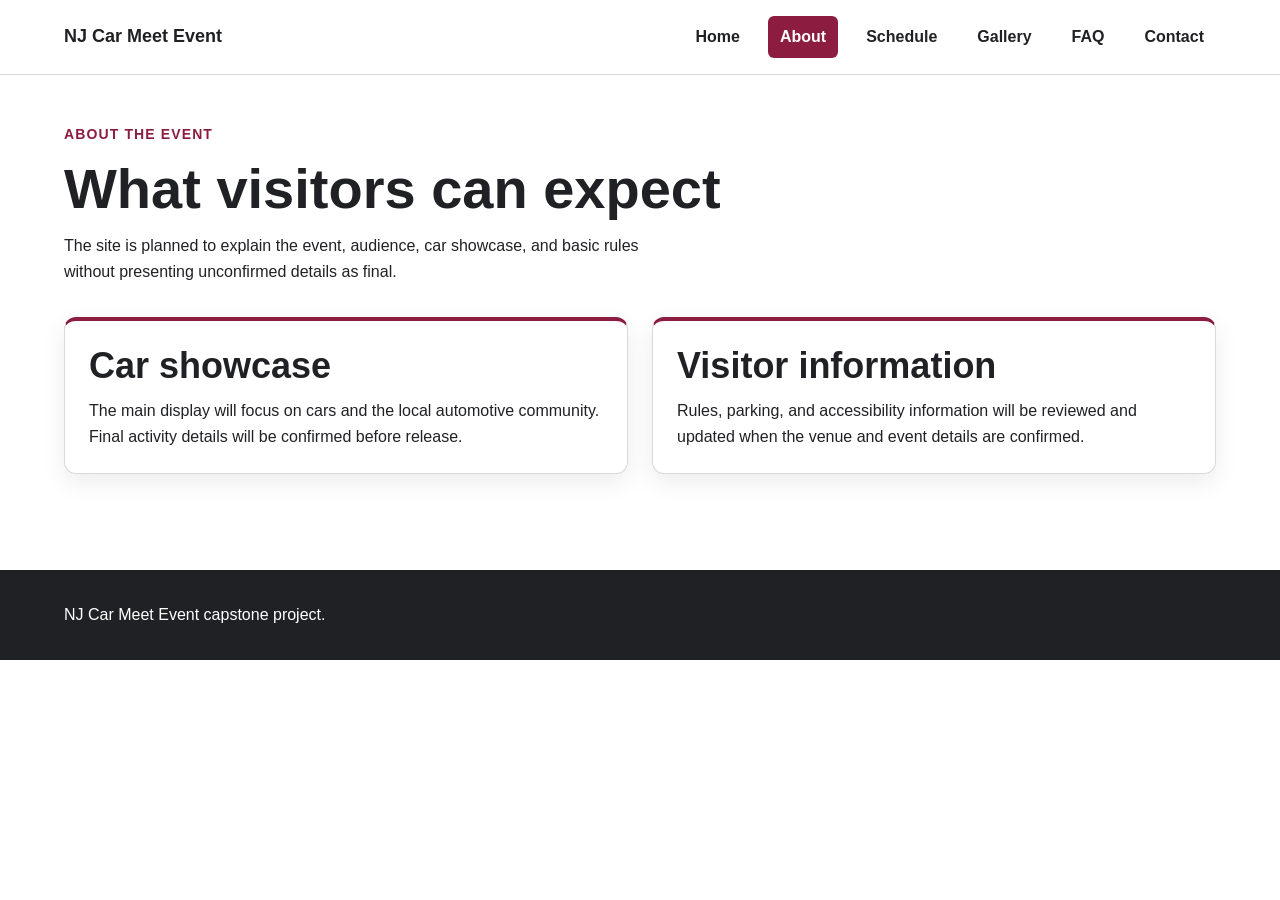
==== about.html @ e9af7f58 "Add CSS architecture package Add CSS architecture package" ====
<!doctype html>
<html lang="en">
<head>
  <meta charset="utf-8">
  <meta name="viewport" content="width=device-width, initial-scale=1">
  <title>NJ Car Meet Event | About</title>
  <link rel="stylesheet" href="css/styles.css">
</head>
<body>
<header class="site-header"><div class="container site-header__inner"><a class="site-logo" href="index.html">NJ Car Meet Event</a><nav aria-label="Main navigation"><ul class="site-nav__list"><li><a class="site-nav__link" href="index.html">Home</a></li><li><a class="site-nav__link" aria-current="page" href="about.html">About</a></li><li><a class="site-nav__link" href="schedule.html">Schedule</a></li><li><a class="site-nav__link" href="gallery.html">Gallery</a></li><li><a class="site-nav__link" href="faq.html">FAQ</a></li><li><a class="site-nav__link" href="contact.html">Contact</a></li></ul></nav></div></header>
<main class="section"><div class="container"><div class="page-heading"><p class="page-heading__eyebrow">About the event</p><h1>What visitors can expect</h1><p>The site is planned to explain the event, audience, car showcase, and basic rules without presenting unconfirmed details as final.</p></div><div class="grid grid--two"><article class="event-card"><h2>Car showcase</h2><p>The main display will focus on cars and the local automotive community. Final activity details will be confirmed before release.</p></article><article class="event-card"><h2>Visitor information</h2><p>Rules, parking, and accessibility information will be reviewed and updated when the venue and event details are confirmed.</p></article></div></div></main>
<footer class="site-footer"><div class="container"><p>NJ Car Meet Event capstone project.</p></div></footer>
</body></html>
---- css/styles.css ----
/* NJ Car Meet Event - CSS Architecture Package */

@layer reset, base, layout, components, utilities, states, overrides;

@layer reset {
  *, *::before, *::after {
    box-sizing: border-box;
  }

  html {
    scroll-behavior: smooth;
  }

  body,
  h1,
  h2,
  h3,
  p,
  ul,
  ol,
  figure {
    margin: 0;
  }

  ul,
  ol {
    padding: 0;
  }

  img {
    display: block;
    max-width: 100%;
  }
}

@layer base {
  :root {
    /* Color tokens */
    --color-brand: #8c1d40;
    --color-brand-strong: #65152e;
    --color-accent: #ffc627;
    --color-text: #202124;
    --color-muted: #62666d;
    --color-surface: #ffffff;
    --color-surface-soft: #f5f6f7;
    --color-border: #d7d9dd;
    --color-focus: #005fcc;

    /* Type tokens */
    --font-body: Arial, Helvetica, sans-serif;
    --font-heading: Arial, Helvetica, sans-serif;
    --text-sm: 0.875rem;
    --text-base: 1rem;
    --text-lg: 1.125rem;
    --text-xl: 1.5rem;
    --text-2xl: clamp(2rem, 5vw, 3.5rem);
    --line-body: 1.6;
    --line-heading: 1.15;
    --measure: 68ch;

    /* Spacing tokens */
    --space-1: 0.25rem;
    --space-2: 0.5rem;
    --space-3: 0.75rem;
    --space-4: 1rem;
    --space-5: 1.5rem;
    --space-6: 2rem;
    --space-7: 3rem;
    --space-8: 4rem;

    /* Shape and layout tokens */
    --border-thin: 1px solid var(--color-border);
    --radius-sm: 0.375rem;
    --radius-md: 0.75rem;
    --shadow-card: 0 0.5rem 1.5rem rgb(0 0 0 / 0.08);
    --content-max: 72rem;

    /* Focus token */
    --focus-ring: 3px solid var(--color-focus);
    --focus-offset: 3px;
  }

  body {
    min-height: 100vh;
    background: var(--color-surface);
    color: var(--color-text);
    font-family: var(--font-body);
    font-size: var(--text-base);
    line-height: var(--line-body);
  }

  h1,
  h2,
  h3 {
    color: var(--color-text);
    font-family: var(--font-heading);
    line-height: var(--line-heading);
  }

  h1 {
    font-size: var(--text-2xl);
  }

  h2 {
    font-size: clamp(1.5rem, 3vw, 2.25rem);
  }

  h3 {
    font-size: var(--text-xl);
  }

  p {
    max-width: var(--measure);
  }

  a {
    color: var(--color-brand);
    text-underline-offset: 0.18em;
  }

  a:hover {
    color: var(--color-brand-strong);
  }
}

@layer layout {
  .container {
    width: min(100% - 2rem, var(--content-max));
    margin-inline: auto;
  }

  .site-header {
    border-bottom: var(--border-thin);
    background: var(--color-surface);
  }

  .site-header__inner {
    display: flex;
    flex-direction: column;
    gap: var(--space-4);
    padding-block: var(--space-4);
  }

  .site-nav__list {
    display: flex;
    flex-wrap: wrap;
    gap: var(--space-2) var(--space-4);
    list-style: none;
  }

  .hero {
    padding-block: var(--space-7);
    background: var(--color-surface-soft);
  }

  .hero__grid {
    display: grid;
    gap: var(--space-6);
  }

  .section {
    padding-block: var(--space-7);
  }

  .section + .section {
    border-top: var(--border-thin);
  }

  .grid {
    display: grid;
    gap: var(--space-5);
  }

  .grid--cards {
    grid-template-columns: 1fr;
  }

  .grid--two {
    grid-template-columns: 1fr;
  }

  .site-footer {
    margin-top: var(--space-7);
    padding-block: var(--space-6);
    background: var(--color-text);
    color: var(--color-surface);
  }

  @media (min-width: 48rem) {
    .site-header__inner {
      flex-direction: row;
      align-items: center;
      justify-content: space-between;
    }

    .hero__grid,
    .grid--two {
      grid-template-columns: repeat(2, minmax(0, 1fr));
      align-items: start;
    }

    .grid--cards {
      grid-template-columns: repeat(2, minmax(0, 1fr));
    }
  }

  @media (min-width: 64rem) {
    .hero__grid {
      grid-template-columns: 2fr 1fr;
      align-items: center;
    }

    .grid--cards {
      grid-template-columns: repeat(3, minmax(0, 1fr));
    }
  }
}

@layer components {
  .site-logo {
    color: var(--color-text);
    font-size: var(--text-lg);
    font-weight: 800;
    text-decoration: none;
  }

  .site-nav__link {
    display: inline-block;
    padding: var(--space-2) var(--space-3);
    border-radius: var(--radius-sm);
    color: var(--color-text);
    font-weight: 700;
    text-decoration: none;
  }

  .button {
    display: inline-block;
    padding: 0.75rem 1rem;
    border: 1px solid var(--color-brand);
    border-radius: var(--radius-sm);
    background: var(--color-brand);
    color: var(--color-surface);
    font: inherit;
    font-weight: 700;
    text-decoration: none;
    cursor: pointer;
  }

  .button--secondary {
    background: transparent;
    color: var(--color-brand);
  }

  .event-card {
    /* Component-specific scope */
    --card-accent: var(--color-brand);
    --card-surface: var(--color-surface);

    padding: var(--space-5);
    border: var(--border-thin);
    border-top: 0.3rem solid var(--card-accent);
    border-radius: var(--radius-md);
    background: var(--card-surface);
    box-shadow: var(--shadow-card);
  }

  .event-card--featured {
    --card-accent: var(--color-accent);
    --card-surface: #fffaf0;
  }

  .event-card > * + * {
    margin-top: var(--space-3);
  }

  .callout {
    padding: var(--space-5);
    border-left: 0.35rem solid var(--color-accent);
    border-radius: var(--radius-sm);
    background: #fff8df;
  }

  .page-heading {
    display: grid;
    gap: var(--space-3);
    margin-bottom: var(--space-6);
  }

  .page-heading__eyebrow {
    color: var(--color-brand);
    font-size: var(--text-sm);
    font-weight: 800;
    letter-spacing: 0.08em;
    text-transform: uppercase;
  }

  .media-block {
    overflow: hidden;
    border: var(--border-thin);
    border-radius: var(--radius-md);
    background: var(--color-surface-soft);
  }

  .media-block__placeholder {
    display: grid;
    min-height: 13rem;
    place-items: center;
    padding: var(--space-5);
    color: var(--color-muted);
    font-weight: 700;
    text-align: center;
  }

  .schedule-table {
    width: 100%;
    border-collapse: collapse;
  }

  .schedule-table th,
  .schedule-table td {
    padding: var(--space-3) var(--space-4);
    border-bottom: var(--border-thin);
    text-align: left;
    vertical-align: top;
  }

  .schedule-table th {
    background: var(--color-surface-soft);
  }

  .resource-list {
    display: grid;
    gap: var(--space-3);
    padding-left: 1.25rem;
  }

  .status {
    display: inline-block;
    padding: var(--space-1) var(--space-2);
    border-radius: var(--radius-sm);
    font-size: var(--text-sm);
    font-weight: 800;
  }

  .status[data-status="pending"] {
    background: #fff3cd;
    color: #664d03;
  }

  .site-footer a {
    color: var(--color-surface);
  }
}

@layer utilities {
  .u-visually-hidden {
    position: absolute;
    inline-size: 1px;
    block-size: 1px;
    overflow: hidden;
    clip-path: inset(50%);
    white-space: nowrap;
  }

  .u-text-center {
    text-align: center;
  }

  .u-stack-sm > * + * {
    margin-top: var(--space-3);
  }

  .u-no-print {
    display: initial;
  }
}

@layer states {
  :where(a, button):focus-visible {
    outline: var(--focus-ring);
    outline-offset: var(--focus-offset);
  }

  .site-nav__link:hover {
    background: var(--color-surface-soft);
  }

  .site-nav__link[aria-current="page"] {
    background: var(--color-brand);
    color: var(--color-surface);
  }

  .button:hover {
    background: var(--color-brand-strong);
    border-color: var(--color-brand-strong);
    color: var(--color-surface);
  }

  .button--secondary:hover {
    background: var(--color-surface-soft);
    color: var(--color-brand-strong);
  }
}

@layer overrides {
  /* Intentional one-off exceptions belong here. */
}

@media print {
  @page {
    margin: 0.6in;
  }

  body {
    background: #ffffff;
    color: #000000;
    font-size: 11pt;
  }

  .site-header,
  .site-footer,
  .button,
  .media-block,
  .u-no-print {
    display: none !important;
  }

  .container {
    width: 100%;
    max-width: none;
  }

  .hero,
  .section {
    padding-block: 0.5rem;
    background: #ffffff;
  }

  .event-card,
  .callout {
    break-inside: avoid;
    box-shadow: none;
  }

  .schedule-table {
    font-size: 10.5pt;
  }

  .schedule-table th,
  .schedule-table td {
    border-color: #777777;
  }

  a[href^="http"]::after,
  a[href^="mailto:"]::after {
    content: " (" attr(href) ")";
    font-size: 9pt;
  }
}
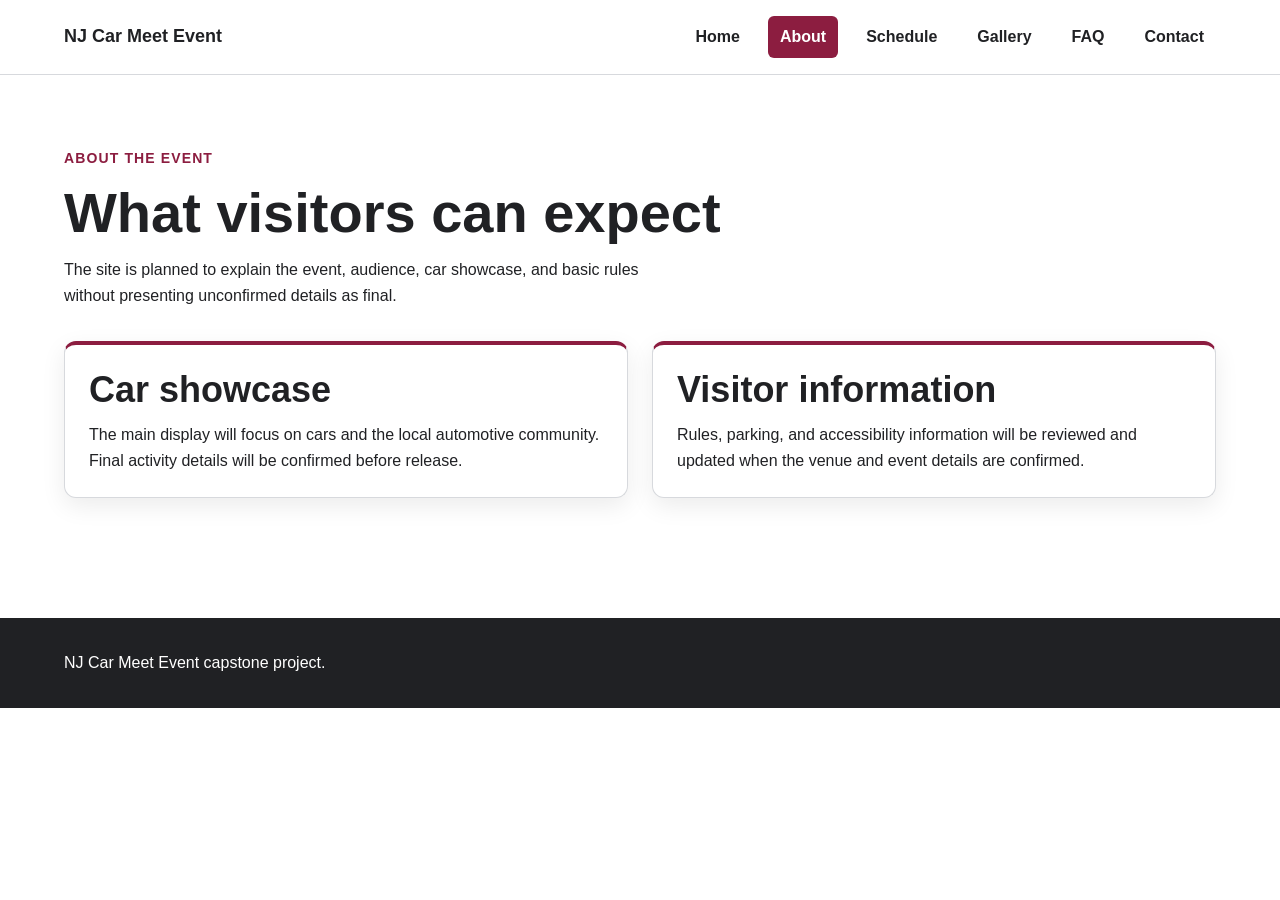
==== commit c4494c5e: "Improve accessibility conformance and testing" ====
--- a/about.html
+++ b/about.html
@@ -7,7 +7,8 @@
   <link rel="stylesheet" href="css/styles.css">
 </head>
 <body>
+<a class="skip-link" href="#main-content">Skip to main content</a>
 <header class="site-header"><div class="container site-header__inner"><a class="site-logo" href="index.html">NJ Car Meet Event</a><nav aria-label="Main navigation"><ul class="site-nav__list"><li><a class="site-nav__link" href="index.html">Home</a></li><li><a class="site-nav__link" aria-current="page" href="about.html">About</a></li><li><a class="site-nav__link" href="schedule.html">Schedule</a></li><li><a class="site-nav__link" href="gallery.html">Gallery</a></li><li><a class="site-nav__link" href="faq.html">FAQ</a></li><li><a class="site-nav__link" href="contact.html">Contact</a></li></ul></nav></div></header>
-<main class="section"><div class="container"><div class="page-heading"><p class="page-heading__eyebrow">About the event</p><h1>What visitors can expect</h1><p>The site is planned to explain the event, audience, car showcase, and basic rules without presenting unconfirmed details as final.</p></div><div class="grid grid--two"><article class="event-card"><h2>Car showcase</h2><p>The main display will focus on cars and the local automotive community. Final activity details will be confirmed before release.</p></article><article class="event-card"><h2>Visitor information</h2><p>Rules, parking, and accessibility information will be reviewed and updated when the venue and event details are confirmed.</p></article></div></div></main>
+<main id="main-content" class="section"><div class="container"><div class="page-heading"><p class="page-heading__eyebrow">About the event</p><h1>What visitors can expect</h1><p>The site is planned to explain the event, audience, car showcase, and basic rules without presenting unconfirmed details as final.</p></div><div class="grid grid--two"><article class="event-card"><h2>Car showcase</h2><p>The main display will focus on cars and the local automotive community. Final activity details will be confirmed before release.</p></article><article class="event-card"><h2>Visitor information</h2><p>Rules, parking, and accessibility information will be reviewed and updated when the venue and event details are confirmed.</p></article></div></div></main>
 <footer class="site-footer"><div class="container"><p>NJ Car Meet Event capstone project.</p></div></footer>
 </body></html>
--- a/css/styles.css
+++ b/css/styles.css
@@ -1,4 +1,4 @@
-/* NJ Car Meet Event - CSS Architecture Package */
+/* NJ Car Meet Event - Responsive Layout Extension */
 
 @layer reset, base, layout, components, utilities, states, overrides;
 
@@ -29,7 +29,8 @@
 
   img {
     display: block;
-    max-width: 100%;
+    max-inline-size: 100%;
+    block-size: auto;
   }
 }
 
@@ -67,6 +68,7 @@
     --space-6: 2rem;
     --space-7: 3rem;
     --space-8: 4rem;
+    --section-space: clamp(2.5rem, 6vw, 4.5rem);
 
     /* Shape and layout tokens */
     --border-thin: 1px solid var(--color-border);
@@ -81,7 +83,7 @@
   }
 
   body {
-    min-height: 100vh;
+    min-block-size: 100vh;
     background: var(--color-surface);
     color: var(--color-text);
     font-family: var(--font-body);
@@ -110,7 +112,7 @@
   }
 
   p {
-    max-width: var(--measure);
+    max-inline-size: var(--measure);
   }
 
   a {
@@ -125,12 +127,12 @@
 
 @layer layout {
   .container {
-    width: min(100% - 2rem, var(--content-max));
+    inline-size: min(100% - 2rem, var(--content-max));
     margin-inline: auto;
   }
 
   .site-header {
-    border-bottom: var(--border-thin);
+    border-block-end: var(--border-thin);
     background: var(--color-surface);
   }
 
@@ -149,7 +151,7 @@
   }
 
   .hero {
-    padding-block: var(--space-7);
+    padding-block: var(--section-space);
     background: var(--color-surface-soft);
   }
 
@@ -159,11 +161,11 @@
   }
 
   .section {
-    padding-block: var(--space-7);
+    padding-block: var(--section-space);
   }
 
   .section + .section {
-    border-top: var(--border-thin);
+    border-block-start: var(--border-thin);
   }
 
   .grid {
@@ -171,47 +173,37 @@
     gap: var(--space-5);
   }
 
+  /* Intrinsic card layout: columns appear only when each card has enough room. */
   .grid--cards {
-    grid-template-columns: 1fr;
-  }
-
+    grid-template-columns: repeat(auto-fit, minmax(min(100%, 16rem), 1fr));
+  }
+
+  /* Second meaningful grid: content column stays flexible and never gets too narrow. */
   .grid--two {
-    grid-template-columns: 1fr;
+    grid-template-columns: repeat(auto-fit, minmax(min(100%, 22rem), 1fr));
   }
 
   .site-footer {
-    margin-top: var(--space-7);
+    margin-block-start: var(--space-7);
     padding-block: var(--space-6);
     background: var(--color-text);
     color: var(--color-surface);
   }
 
+  /* Content-driven breakpoint: navigation fits comfortably on one line here. */
   @media (min-width: 48rem) {
     .site-header__inner {
       flex-direction: row;
       align-items: center;
       justify-content: space-between;
     }
-
-    .hero__grid,
-    .grid--two {
-      grid-template-columns: repeat(2, minmax(0, 1fr));
-      align-items: start;
-    }
-
-    .grid--cards {
-      grid-template-columns: repeat(2, minmax(0, 1fr));
-    }
-  }
-
+  }
+
+  /* Content-driven breakpoint: hero copy and event details both have useful reading width. */
   @media (min-width: 64rem) {
     .hero__grid {
-      grid-template-columns: 2fr 1fr;
+      grid-template-columns: minmax(0, 2fr) fit-content(24rem);
       align-items: center;
-    }
-
-    .grid--cards {
-      grid-template-columns: repeat(3, minmax(0, 1fr));
     }
   }
 }
@@ -226,7 +218,8 @@
 
   .site-nav__link {
     display: inline-block;
-    padding: var(--space-2) var(--space-3);
+    padding-block: var(--space-2);
+    padding-inline: var(--space-3);
     border-radius: var(--radius-sm);
     color: var(--color-text);
     font-weight: 700;
@@ -235,7 +228,8 @@
 
   .button {
     display: inline-block;
-    padding: 0.75rem 1rem;
+    padding-block: 0.75rem;
+    padding-inline: 1rem;
     border: 1px solid var(--color-brand);
     border-radius: var(--radius-sm);
     background: var(--color-brand);
@@ -252,13 +246,12 @@
   }
 
   .event-card {
-    /* Component-specific scope */
     --card-accent: var(--color-brand);
     --card-surface: var(--color-surface);
 
     padding: var(--space-5);
     border: var(--border-thin);
-    border-top: 0.3rem solid var(--card-accent);
+    border-block-start: 0.3rem solid var(--card-accent);
     border-radius: var(--radius-md);
     background: var(--card-surface);
     box-shadow: var(--shadow-card);
@@ -270,12 +263,38 @@
   }
 
   .event-card > * + * {
-    margin-top: var(--space-3);
+    margin-block-start: var(--space-3);
+  }
+
+  /* This wrapper makes the event-details component respond to its own width. */
+  .event-details-shell {
+    container-type: inline-size;
+  }
+
+  .event-details {
+    display: grid;
+    gap: var(--space-4);
+    padding: var(--space-5);
+    border-inline-start: 0.35rem solid var(--color-accent);
+    border-radius: var(--radius-sm);
+    background: #fff8df;
+  }
+
+  .event-details__facts {
+    display: grid;
+    gap: var(--space-2);
+  }
+
+  @container (min-width: 26rem) {
+    .event-details {
+      grid-template-columns: minmax(0, 1fr) fit-content(18rem);
+      align-items: start;
+    }
   }
 
   .callout {
     padding: var(--space-5);
-    border-left: 0.35rem solid var(--color-accent);
+    border-inline-start: 0.35rem solid var(--color-accent);
     border-radius: var(--radius-sm);
     background: #fff8df;
   }
@@ -283,7 +302,7 @@
   .page-heading {
     display: grid;
     gap: var(--space-3);
-    margin-bottom: var(--space-6);
+    margin-block-end: var(--space-6);
   }
 
   .page-heading__eyebrow {
@@ -303,7 +322,7 @@
 
   .media-block__placeholder {
     display: grid;
-    min-height: 13rem;
+    min-block-size: 13rem;
     place-items: center;
     padding: var(--space-5);
     color: var(--color-muted);
@@ -312,15 +331,16 @@
   }
 
   .schedule-table {
-    width: 100%;
+    inline-size: 100%;
     border-collapse: collapse;
   }
 
   .schedule-table th,
   .schedule-table td {
-    padding: var(--space-3) var(--space-4);
-    border-bottom: var(--border-thin);
-    text-align: left;
+    padding-block: var(--space-3);
+    padding-inline: var(--space-4);
+    border-block-end: var(--border-thin);
+    text-align: start;
     vertical-align: top;
   }
 
@@ -331,12 +351,13 @@
   .resource-list {
     display: grid;
     gap: var(--space-3);
-    padding-left: 1.25rem;
+    padding-inline-start: 1.25rem;
   }
 
   .status {
     display: inline-block;
-    padding: var(--space-1) var(--space-2);
+    padding-block: var(--space-1);
+    padding-inline: var(--space-2);
     border-radius: var(--radius-sm);
     font-size: var(--text-sm);
     font-weight: 800;
@@ -349,6 +370,24 @@
 
   .site-footer a {
     color: var(--color-surface);
+  }
+}
+
+/*
+  Progressive enhancement for aligned card rows.
+  Without subgrid, the normal event-card layout above is still fully usable.
+*/
+@supports (grid-template-rows: subgrid) {
+  @layer components {
+    .grid--cards > .event-card {
+      display: grid;
+      grid-row: span 3;
+      grid-template-rows: subgrid;
+    }
+
+    .grid--cards > .event-card > * + * {
+      margin-block-start: 0;
+    }
   }
 }
 
@@ -367,7 +406,7 @@
   }
 
   .u-stack-sm > * + * {
-    margin-top: var(--space-3);
+    margin-block-start: var(--space-3);
   }
 
   .u-no-print {
@@ -376,6 +415,23 @@
 }
 
 @layer states {
+  .skip-link {
+    position: fixed;
+    inset-block-start: var(--space-3);
+    inset-inline-start: var(--space-3);
+    z-index: 1000;
+    padding: var(--space-2) var(--space-4);
+    border-radius: var(--radius-sm);
+    background: var(--color-surface);
+    color: var(--color-brand-strong);
+    font-weight: 700;
+    transform: translateY(-200%);
+  }
+
+  .skip-link:focus-visible {
+    transform: translateY(0);
+  }
+
   :where(a, button):focus-visible {
     outline: var(--focus-ring);
     outline-offset: var(--focus-offset);
@@ -404,6 +460,13 @@
 
 @layer overrides {
   /* Intentional one-off exceptions belong here. */
+}
+
+/* Preference query: users who reduce motion should not get smooth scrolling. */
+@media (prefers-reduced-motion: reduce) {
+  html {
+    scroll-behavior: auto;
+  }
 }
 
 @media print {
@@ -426,8 +489,8 @@
   }
 
   .container {
-    width: 100%;
-    max-width: none;
+    inline-size: 100%;
+    max-inline-size: none;
   }
 
   .hero,
@@ -437,7 +500,8 @@
   }
 
   .event-card,
-  .callout {
+  .callout,
+  .event-details {
     break-inside: avoid;
     box-shadow: none;
   }
@@ -457,3 +521,35 @@
     font-size: 9pt;
   }
 }
+
+
+/* Module 4 media optimization */
+.hero-media {
+  overflow: hidden;
+  border-radius: var(--radius-md);
+  background: var(--color-surface-soft);
+}
+
+.hero-media img,
+.media-block img {
+  inline-size: 100%;
+  block-size: auto;
+}
+
+.hero-media img {
+  aspect-ratio: 883 / 660;
+  object-fit: cover;
+}
+
+.media-block img {
+  object-fit: cover;
+}
+
+.media-block figcaption {
+  padding: var(--space-3) var(--space-4);
+  color: var(--color-muted);
+  font-size: var(--text-sm);
+}
+
+/* The same photo composition remains useful at narrow and wide widths,
+   so separate art-direction crops are not needed for this build. */
